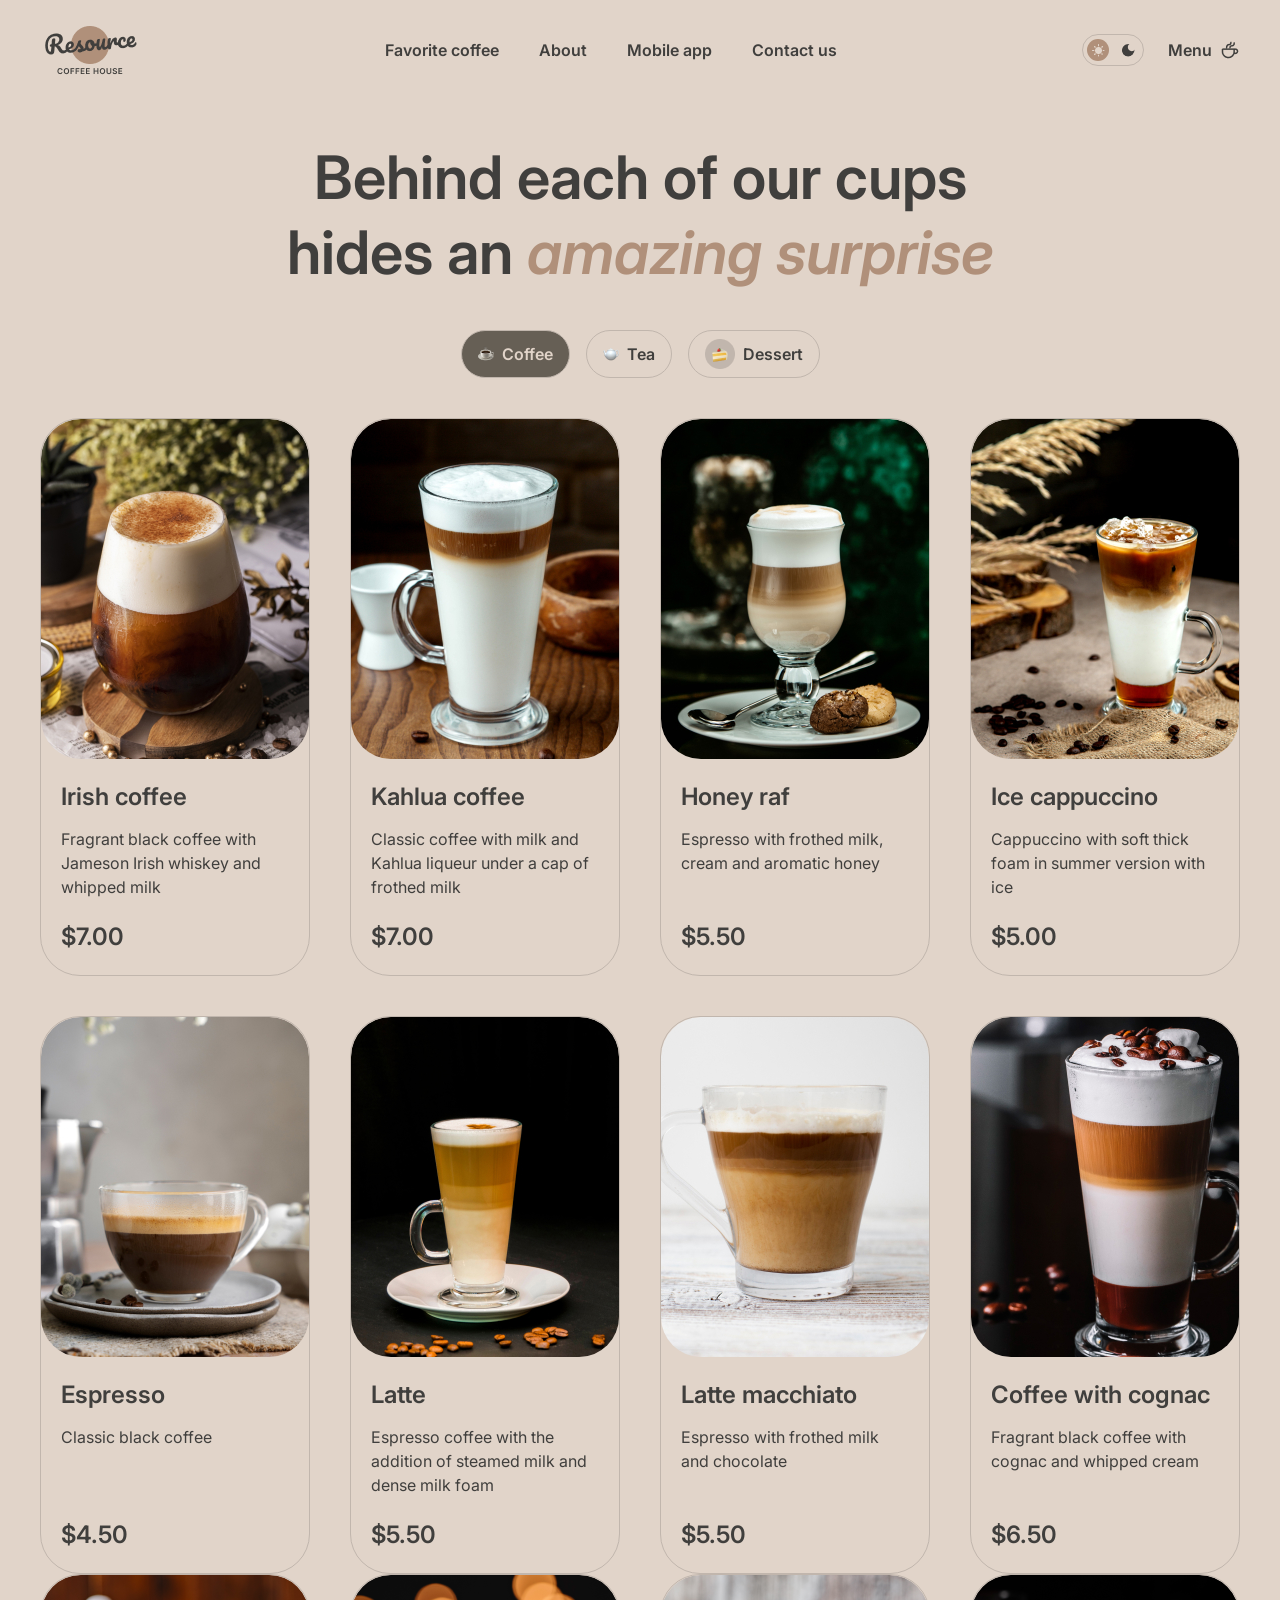
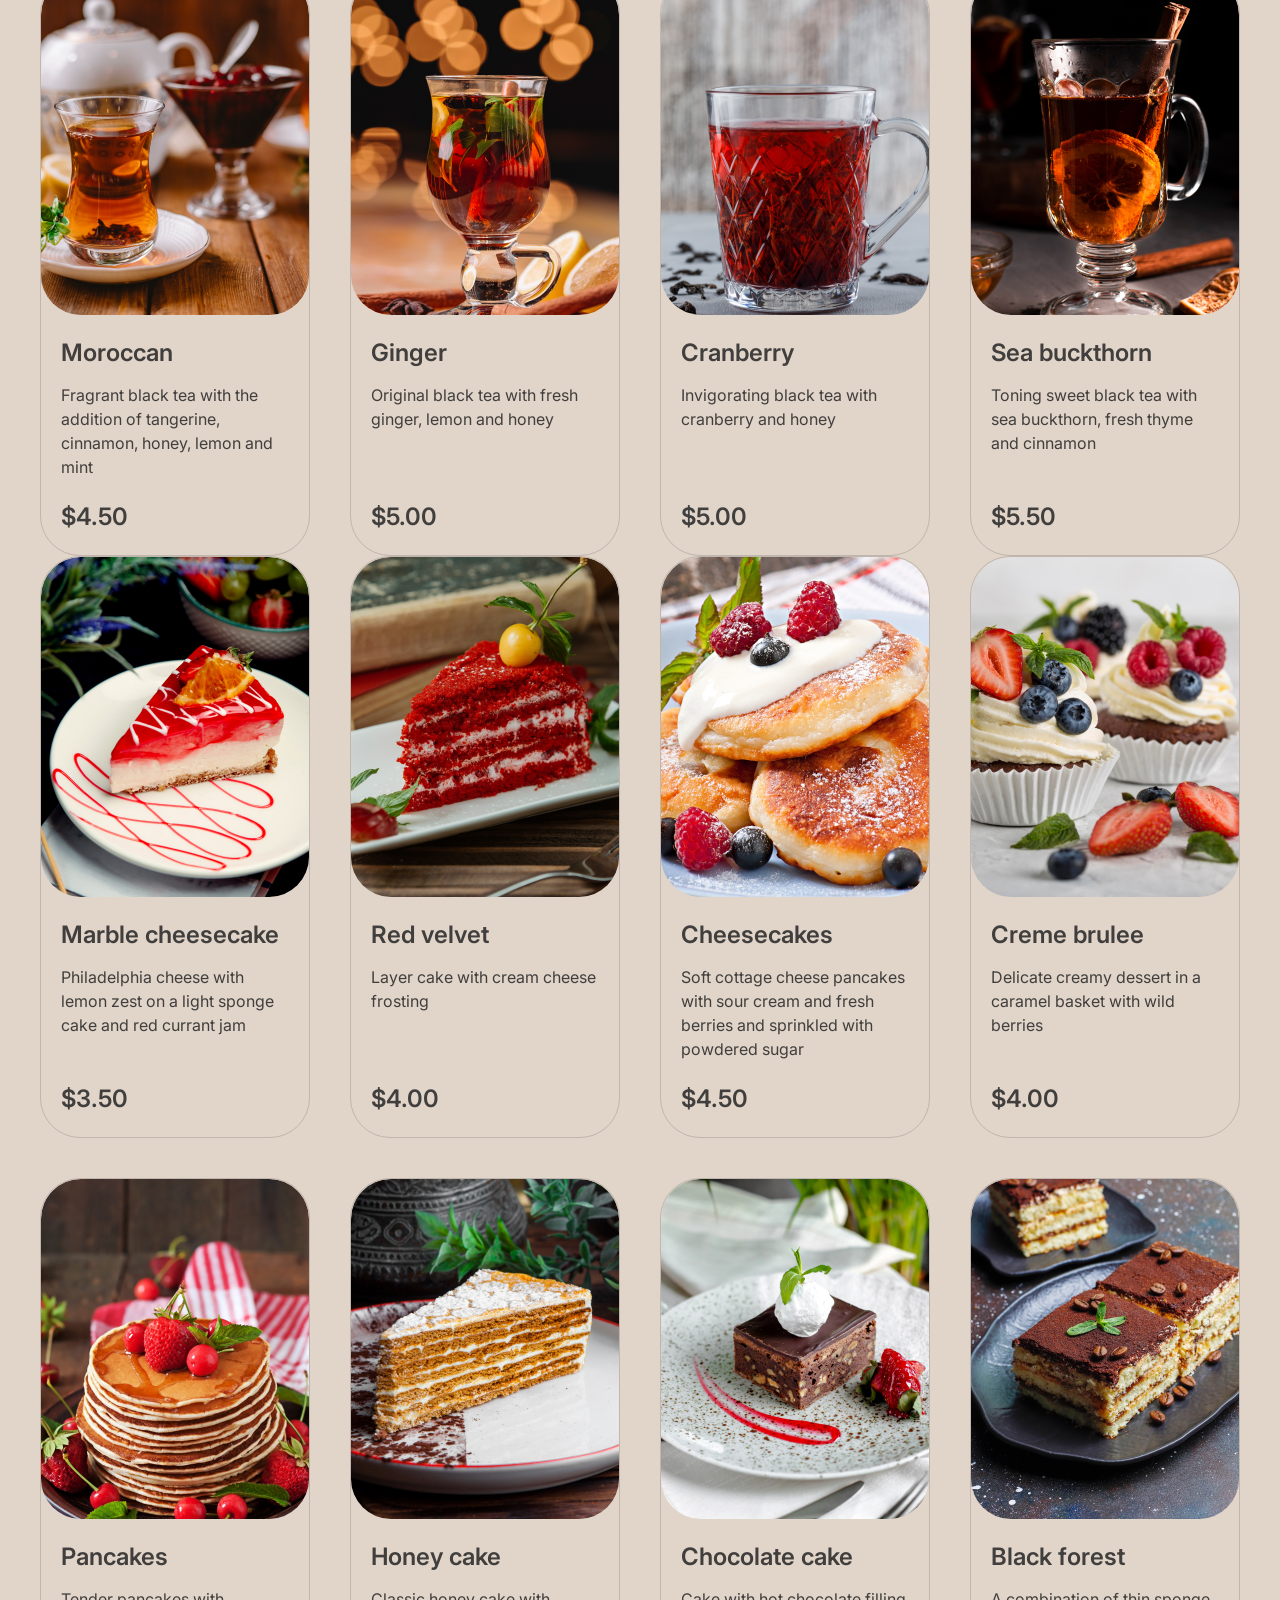
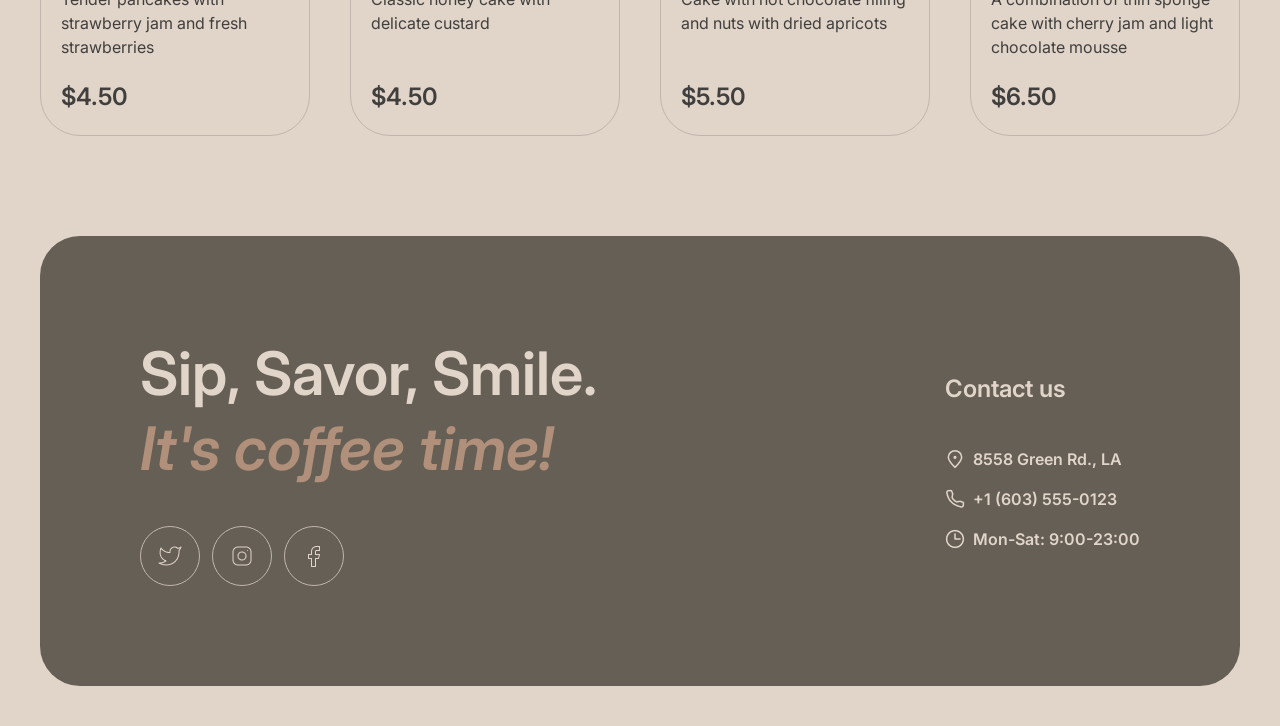
==== catalog.html @ c9055686 "feat: create static catalog page layout" ====
<!DOCTYPE html>
<html lang="en">
<head>
    <meta charset="UTF-8">
    <meta name="viewport" content="width=device-width, initial-scale=1.0">
    <link rel="stylesheet" href="style.css">
    <title>Document</title>
</head>
<body>
     <header class="head">
    <!-- Левая часть -->
    <a href="index.html" class="logo"><img src="imgs/logo (1).png" alt="Logo"></a>
   
    <!-- Центральная часть -->
    <nav class="main-nav">
     <ul>
       <li><a href="#favorite-coffee">Favorite coffee</a></li>
       <li><a href="#about">About</a></li>
       <li><a href="#mobile-app">Mobile app</a></li>
       <li><a href="#contact-us">Contact us</a></li>
     </ul>
    </nav>
  
    <!-- Правая часть -->
    <div class="header-actions">
      <div class="dark-lig">
        <a href="#"><img src="imgs/Sun.png" alt="Sun" class="sun"></a>
        <a href="#"><img src="imgs/Moon.svg" alt="Moon" class="moon"></a>
        
      </div>
      <div class="menu">
        <a href="catalog.html">Menu<img src="imgs/coffee-cup.png" alt="Cup"></a>
      </div>
    </div>
  </header>
    <main class="menu-page">
  <h1 class="menu-title">
    Behind each of our cups<br>hides an <em>amazing surprise</em>
  </h1>

  <!-- Табы переключения категорий -->
  <div class="menu-tabs">
    <button class="tab-btn active">
      <span class="tab-icon"><img src="imgs/coffe-icon.png" alt="Coffee"></span> Coffee
    </button>
    <button class="tab-btn">
      <span class="tab-icon"><img src="imgs/tea-icon.png" alt="Tea"></span> Tea
    </button>
    <button class="tab-btn">
      <span class="tab-icon"><img src="imgs/dessert.png" alt="Dessert"></span> Dessert
    </button>
  </div>

  <!-- Сетка карточек -->
  <div class="menu-grid">
    <!-- Карточка 1 -->
    <div class="menu-card">
      <div class="card-img">
        <img src="imgs/coffee-1.jpg" alt="Irish coffee">
      </div>
      <div class="card-content">
        <h3 class="card-name">Irish coffee</h3>
        <p class="card-desc">Fragrant black coffee with Jameson Irish whiskey and whipped milk</p>
        <span class="card-price">$7.00</span>
      </div>
    </div>

    <!-- Карточка 2 -->
    <div class="menu-card">
      <div class="card-img">
        <img src="imgs/coffee-2.jpg" alt="Kahlua coffee">
      </div>
      <div class="card-content">
        <h3 class="card-name">Kahlua coffee</h3>
        <p class="card-desc">Classic coffee with milk and Kahlua liqueur under a cap of frothed milk</p>
        <span class="card-price">$7.00</span>
      </div>
    </div>

    <!-- Карточка 3 -->
    <div class="menu-card">
      <div class="card-img">
        <img src="imgs/coffee-3.jpg" alt="Honey raf">
      </div>
      <div class="card-content">
        <h3 class="card-name">Honey raf</h3>
        <p class="card-desc">Espresso with frothed milk, cream and aromatic honey</p>
        <span class="card-price">$5.50</span>
      </div>
    </div>

    <!-- Карточка 4 -->
    <div class="menu-card">
      <div class="card-img">
        <img src="imgs/coffee-4.jpg" alt="Ice cappuccino">
      </div>
      <div class="card-content">
        <h3 class="card-name">Ice cappuccino</h3>
        <p class="card-desc">Cappuccino with soft thick foam in summer version with ice</p>
        <span class="card-price">$5.00</span>
      </div>
    </div>

    <!-- Карточка 5 -->
    <div class="menu-card">
      <div class="card-img">
        <img src="imgs/coffee-5.jpg" alt="Espresso">
      </div>
      <div class="card-content">
        <h3 class="card-name">Espresso</h3>
        <p class="card-desc">Classic black coffee</p>
        <span class="card-price">$4.50</span>
      </div>
    </div>

    <!-- Карточка 6 -->
    <div class="menu-card">
      <div class="card-img">
        <img src="imgs/coffee-6.jpg" alt="Latte">
      </div>
      <div class="card-content">
        <h3 class="card-name">Latte</h3>
        <p class="card-desc">Espresso coffee with the addition of steamed milk and dense milk foam</p>
        <span class="card-price">$5.50</span>
      </div>
    </div>

    <!-- Карточка 7 -->
    <div class="menu-card">
      <div class="card-img">
        <img src="imgs/coffee-7.jpg" alt="Latte macchiato">
      </div>
      <div class="card-content">
        <h3 class="card-name">Latte macchiato</h3>
        <p class="card-desc">Espresso with frothed milk and chocolate</p>
        <span class="card-price">$5.50</span>
      </div>
    </div>

    <!-- Карточка 8 -->
    <div class="menu-card">
      <div class="card-img">
        <img src="imgs/coffee-8.jpg" alt="Coffee with cognac">
      </div>
      <div class="card-content">
        <h3 class="card-name">Coffee with cognac</h3>
        <p class="card-desc">Fragrant black coffee with cognac and whipped cream</p>
        <span class="card-price">$6.50</span>
      </div>
    </div>
  </div>
  <!-- Сетка Чая (изначально скрыта) -->
  <div class="menu-grid hidden" id="grid-tea">
    <!-- Карточка 1 -->
    <div class="menu-card">
      <div class="card-img">
        <img src="imgs/tea-1.png" alt="Moroccan">
      </div>
      <div class="card-content">
        <h3 class="card-name">Moroccan</h3>
        <p class="card-desc">Fragrant black tea with the addition of tangerine, cinnamon, honey, lemon and mint</p>
        <span class="card-price">$4.50</span>
      </div>
    </div>

    <!-- Карточка 2 -->
    <div class="menu-card">
      <div class="card-img">
        <img src="imgs/tea-2.png" alt="Ginger">
      </div>
      <div class="card-content">
        <h3 class="card-name">Ginger</h3>
        <p class="card-desc">Original black tea with fresh ginger, lemon and honey</p>
        <span class="card-price">$5.00</span>
      </div>
    </div>

    <!-- Карточка 3 -->
    <div class="menu-card">
      <div class="card-img">
        <img src="imgs/tea-3.png" alt="Cranberry">
      </div>
      <div class="card-content">
        <h3 class="card-name">Cranberry</h3>
        <p class="card-desc">Invigorating black tea with cranberry and honey</p>
        <span class="card-price">$5.00</span>
      </div>
    </div>

    <!-- Карточка 4 -->
    <div class="menu-card">
      <div class="card-img">
        <img src="imgs/tea-4.png" alt="Sea buckthorn">
      </div>
      <div class="card-content">
        <h3 class="card-name">Sea buckthorn</h3>
        <p class="card-desc">Toning sweet black tea with sea buckthorn, fresh thyme and cinnamon</p>
        <span class="card-price">$5.50</span>
      </div>
    </div>
  </div>

  <!-- Сетка Десертов (изначально скрыта) -->
  <div class="menu-grid hidden" id="grid-dessert">
    <!-- Карточка 1 -->
    <div class="menu-card">
      <div class="card-img">
        <img src="imgs/dessert-1.png" alt="Marble cheesecake">
      </div>
      <div class="card-content">
        <h3 class="card-name">Marble cheesecake</h3>
        <p class="card-desc">Philadelphia cheese with lemon zest on a light sponge cake and red currant jam</p>
        <span class="card-price">$3.50</span>
      </div>
    </div>

    <!-- Карточка 2 -->
    <div class="menu-card">
      <div class="card-img">
        <img src="imgs/dessert-2.png" alt="Red velvet">
      </div>
      <div class="card-content">
        <h3 class="card-name">Red velvet</h3>
        <p class="card-desc">Layer cake with cream cheese frosting</p>
        <span class="card-price">$4.00</span>
      </div>
    </div>

    <!-- Карточка 3 -->
    <div class="menu-card">
      <div class="card-img">
        <img src="imgs/dessert-3.png" alt="Cheesecakes">
      </div>
      <div class="card-content">
        <h3 class="card-name">Cheesecakes</h3>
        <p class="card-desc">Soft cottage cheese pancakes with sour cream and fresh berries and sprinkled with powdered sugar</p>
        <span class="card-price">$4.50</span>
      </div>
    </div>

    <!-- Карточка 4 -->
    <div class="menu-card">
      <div class="card-img">
        <img src="imgs/dessert-4.png" alt="Creme brulee">
      </div>
      <div class="card-content">
        <h3 class="card-name">Creme brulee</h3>
        <p class="card-desc">Delicate creamy dessert in a caramel basket with wild berries</p>
        <span class="card-price">$4.00</span>
      </div>
    </div>

    <!-- Карточка 5 -->
    <div class="menu-card">
      <div class="card-img">
        <img src="imgs/dessert-5.png" alt="Pancakes">
      </div>
      <div class="card-content">
        <h3 class="card-name">Pancakes</h3>
        <p class="card-desc">Tender pancakes with strawberry jam and fresh strawberries</p>
        <span class="card-price">$4.50</span>
      </div>
    </div>

    <!-- Карточка 6 -->
    <div class="menu-card">
      <div class="card-img">
        <img src="imgs/dessert-6.png" alt="Honey cake">
      </div>
      <div class="card-content">
        <h3 class="card-name">Honey cake</h3>
        <p class="card-desc">Classic honey cake with delicate custard</p>
        <span class="card-price">$4.50</span>
      </div>
    </div>

    <!-- Карточка 7 -->
    <div class="menu-card">
      <div class="card-img">
        <img src="imgs/dessert-7.png" alt="Chocolate cake">
      </div>
      <div class="card-content">
        <h3 class="card-name">Chocolate cake</h3>
        <p class="card-desc">Cake with hot chocolate filling and nuts with dried apricots</p>
        <span class="card-price">$5.50</span>
      </div>
    </div>

    <!-- Карточка 8 -->
    <div class="menu-card">
      <div class="card-img">
        <img src="imgs/dessert-8.png" alt="Black forest">
      </div>
      <div class="card-content">
        <h3 class="card-name">Black forest</h3>
        <p class="card-desc">A combination of thin sponge cake with cherry jam and light chocolate mousse</p>
        <span class="card-price">$6.50</span>
      </div>
    </div>
  </div>
</main>
<!-- ФУТЕР -->
<footer class="footer" id="contact-us">
  <div class="footer-container">
    <!-- Левая часть футера -->
    <div class="footer-left">
      <h2 class="footer-title">Sip, Savor, Smile. <br><em>It's coffee time!</em></h2>
      <div class="socials">
  <a href="https://twitter.com" target="_blank" class="social-link">
    <img src="imgs/twitter.png" alt="Twitter">
  </a>
  
  <a href="https://instagram.com" target="_blank" class="social-link">
    <img src="imgs/instagram.png" alt="Instagram">
  </a>
  
  <a href="https://facebook.com" target="_blank" class="social-link">
    <img src="imgs/facebook-icon.png" alt="Facebook">
  </a>
</div>
    </div>
    
    <!-- Правая часть футера -->
    <div class="footer-right">
      <h3 class="contact-title">Contact us</h3>
      <ul class="contact-list">
        <li>
        
          <span><img src="imgs/pin-alt (1).svg" alt=""></span> 8558 Green Rd., LA
        </li>
        <li>
         
          <span><img src="imgs/phone.png" alt=""></span> +1 (603) 555-0123
        </li>
        <li>
         
          <span><img src="imgs/clock.png" alt=""></span> Mon-Sat: 9:00-23:00
        </li>
      </ul>
    </div>
  </div>
</footer>
  
</body>
</html>
---- style.css ----
@import url('https://fonts.googleapis.com/css2?family=Archivo+Black&family=Inter:ital,opsz,wght@0,14..32,100..900;1,14..32,100..900&family=Roboto:ital,wght@0,100..900;1,100..900&display=swap');

* {
  box-sizing: border-box;
  margin: 0;
  padding: 0;
}

body {
  min-height: 100vh;
  line-height: 1.5;
  -webkit-font-smoothing: antialiased;
  background-color: #E1D4C9;
  color: #403F3D;
  font-family: 'Inter', sans-serif; 
}

ul, ol {
  list-style: none;
}

a {
  text-decoration: none;
  color: inherit; /* Ссылки берут цвет у родителя */
}

img, picture {
  max-width: 100%;
  display: block;
}

html {
  scroll-behavior: smooth;
}

/* --- СЕТКА ХЕДЕРА --- */
.head {
  display: flex;
  justify-content: space-between; 
  align-items: center; 
  padding: 20px 40px;
}


.main-nav ul {
  display: flex;
  gap: 40px;
  font-size: 16px;

}

.main-nav a {
  font-weight: 600;
}


.header-actions {
  display: flex;
  align-items: center;
  gap: 30px;
}

.dark-lig {
  display: flex;
  align-items: center;
  gap: 8px;
  border: 1px solid #C1B6AD;
  border-radius: 20px; 
  padding: 4px;
}

.sun, .moon {
  height: 22px;
  width: 22px;
  border-radius: 50%; 
  padding: 4.5px;
  transition: background-color 0.3s ease; 
}
.sun {
  background-color: #B0907A; 
}
.moon {
    color: #E1D4C9;
  background-color: transparent;
}





.menu a {
  display: flex;
  align-items: center;
  gap: 8px;
  font-weight: 600;
  transition: all 0.3s ease;
  
}

.header-actions {
    gap: 24px;
}

/* --- хвоерчики ХЕДЕРА --- */
.main-nav a{

  display: inline-block;
  transition: all 0.3s ease;
}

.main-nav a:hover {
   color: #B0907A;
   transform: translate(0,-2px);
 text-shadow: 0 8px 15px #cebeb2;

}

.menu a img {
  transition: transform 0.3s ease, filter 0.3s ease;
}

.menu a:hover {
  transform: translateY(-2px);
  color: #B0907A;
  text-shadow: 0 8px 15px #cebeb2;
}


.menu a:hover img {
  transform: rotate(12deg) scale(1.1); 

}

.moon:hover {
  background-color: #665F55;
}

/* --- хиро секциия --- */

.head, main {
    max-width: 1440px;
    margin: 0 auto;
}

main {
    padding: 0 40px;

}
.hero-inner {
    background-image: url(imgs/heroImg.jpg);
    background-size: cover;
    background-position: center;
    border-radius: 40px;
    padding: 100px;
    display: flex;
    flex-direction: column;
    align-items: flex-start;
    gap: 40px;
}

.hero-title {
    font-size: 72px;
    font-weight: 600;
    max-width: 600px;
    color: #E1D4C9;
    line-height: 1.05;
    
}

.hero-title .first {
    font-style: italic;
    color: #B0907A;
}

.hero-text {
    font-weight: 400;
    color: #E1D4C9;
    font-size: 16px;
    line-height: 1.5;
    max-width: 530px; 
}

.hero-btn {
   display: inline-flex; 
  flex-direction: row; 
  align-items: center; 
  justify-content: center; /* Центрируем по горизонтали */
    background-color: #E1D4C9;
    color: #403F3D;
    padding-top: 20px;
    padding-right: 78px;
    padding-left: 78px;
    padding-bottom: 20px;
    gap: 8px;
    border-radius: 100px;
    transition: all 0.3s ease;
    white-space: nowrap;


}
.hero-btn img {
  opacity: 0;
  width: 0; /* Схлопываем размер, чтобы текст "Menu" стоял ровно по центру в дефолтном состоянии */
  margin-left: 0;
  transition: all 0.3s ease;
}
/* --- хиро кнопка меню ховерок --- */


.hero-btn:hover img {
  opacity: 1;
  width: 20px; /* Возвращаем видимый размер картинке */
}

/* --- секция кофейка FAVORITE COFFEE --- */

/* --- секция кофейка FAVORITE COFFEE --- */
.favorite {
  padding: 100px 0;
  display: flex;
  flex-direction: column;
  align-items: center;
}

.favorite-title {
  font-size: 60px;
  font-weight: 600;
  color: #403F3D;
  margin-bottom: 40px;
  text-align: center; /* Центрируем текст вместо жесткой ширины */
}

.favorite-title em {
  font-style: italic;
  color: #B0907A;
}

/* кнопочки и каруселька --- */
.slider-container {
  display: flex;
  align-items: center;
  justify-content: center;
  gap: 60px; 
  width: 100%; /* Возвращаем 100%, чтобы элементы могли дышать */
}

.slider-arrow {
  display: flex;
  align-items: center;
  justify-content: center;
  width: 60px;
  height: 60px;
  border-radius: 50%;
  border: 1px solid #665F55;
  background-color: transparent;
  color: #403F3D;
  font-size: 24px;
  cursor: pointer;
  transition: all 0.3s ease;
}

/* ховер для стрелок */
.slider-arrow:hover {
  background-color: #665F55;
  color: #E1D4C9;
}

.slider-arrow:hover img {
  filter: brightness(0) invert(1);
}

.slider-content {
  display: flex;
  flex-direction: column;
  align-items: center;
  text-align: center;
  max-width: 480px;
}

.slider-img {
  max-width: 480px;
  margin-bottom: 20px;
}

.slider-name {
  font-size: 24px;
  font-weight: 600;
  color: #403F3D;
  margin-bottom: 16px;
}

.slider-desc {
  font-size: 16px;
  line-height: 1.5;
  color: #403F3D;
  margin-bottom: 16px;
  font-weight: 400;
}

.slider-price {
  font-size: 24px;
  font-weight: 600;
  color: #403F3D;
}
/* карулселька */
.pagination {
  display: flex;
  gap: 8px;
  margin-top: 40px;
}

.dot {
  width: 40px;
  height: 4px;
  background-color: #C1B6AD;
  border-radius: 100px;
  transition: background-color 0.3s ease;
}

.dot.active {
  background-color: #403F3D;
}

/* ГЛАВНАЯ СЕТКА  */
.about-gallery {
  display: grid;
  grid-template-columns: repeat(2, 1fr);
  gap: 35px;
}

/* ЛЕВАЯ КОЛОНКА */
.column-left {
  display: grid;
  grid-template-rows: 590px 430px; 
  gap: 35px;
}

/* ПРАВАЯ КОЛОНКА  */
.column-right {
  display: grid;
  grid-template-rows: 430px 590px; 
  gap: 35px;
}


.img-wrapper {
  border-radius: 20px;
  overflow: hidden;
  width: 100%;
  height: 100%; 
}

.about-img {
  width: 100%;
  height: 100%;
  object-fit: cover; 
  display: block;
  transition: transform 0.3s ease;
}

/*  текст над фотками */


.about {
  margin-top: 100px;
  display: flex; 
  flex-direction: column;
  gap: 50px;
}


.about-title {
  font-size: 60px;
  font-weight: 600;
  color: #403F3D;
  line-height: 1.25;
}


.about-title em {
  font-style: italic;
  color: #B0907A;
}

/* --- СЕКЦИЯ MOBILE APP --- */
.mobile-app {
  padding: 100px 0;
  display: flex;
  align-items: center;
  justify-content: space-between;
  gap: 100px;
}

.app-content {
  display: flex;
  flex-direction: column;
  gap: 40px;
  max-width: 630px;
}

.app-title {
  font-size: 60px;
  font-weight: 600;
  color: #403F3D;
  line-height: 1.25;
}

.app-title em {
  font-style: italic;
  color: #B0907A;
}

.app-desc {
  font-size: 16px;
  color: #403F3D;
  line-height: 1.5;
}

/* Кнопки скачивания */
.app-buttons {
  display: flex;
  gap: 20px;
}

.app-btn {
  display: flex;
  align-items: center;
  gap: 8px;
  padding: 12px 20px;
  border: 1px solid #665F55;
  border-radius: 100px;
  color: #403F3D;
  transition: all 0.3s ease;
}

.app-btn:hover {
  background-color: #665F55;
  color: #E1D4C9;
}

.btn-icon {
  font-size: 24px;
}

.btn-text {
  display: flex;
  flex-direction: column;
}

.btn-small {
  font-size: 10px;
  line-height: 1.4;
}

.btn-big {
  font-size: 16px;
  font-weight: 600;
  line-height: 1.4;
}

/* Картинка телефонов */
.app-image {
  flex-shrink: 0;
}

.app-image img {
  max-width: 100%;
  height: auto;
}

/* --- ФУТЕР --- */
.footer {
  max-width: 1440px;
  margin: 0 auto;
  padding: 0 40px 40px 40px; 
}

.footer-container {
  background-color: #665F55;
  border-radius: 40px;
  padding: 100px;
  display: flex;
  justify-content: space-between;
  align-items: center;
  color: #E1D4C9;
}

.footer-left {
  display: flex;
  flex-direction: column;
  gap: 40px;
}

.footer-title {
  font-size: 60px;
  font-weight: 600;
  line-height: 1.25;
}

.footer-title em {
  font-style: italic;
  color: #B0907A;
}

/* Круглые иконки соцсетей */
.socials {
  display: flex;
  gap: 12px;
}

.social-link {
  display: flex;
  align-items: center;
  justify-content: center;
  width: 60px;
  height: 60px;
  border-radius: 50%;
  border: 1px solid #C1B6AD;
  color: #E1D4C9;
  transition: all 0.3s ease;
}

.social-link:hover {
  background-color: #afa69d;
  color: #403F3D;
}

.footer-right {
  display: flex;
  flex-direction: column;
  gap: 40px;
}

.contact-title {
  font-size: 24px;
  font-weight: 600;
}

.contact-list {
  display: flex;
  flex-direction: column;
  gap: 16px;
}

.contact-list li {
  display: flex;
  align-items: center;
  gap: 8px;
  font-size: 16px;
  font-weight: 600;
}
.img-wrapper:hover .about-img {
  transform: scale(1.1);
}

/* КАТАЛОГ  */

/* --- СТРАНИЦА МЕНЮ --- */
.menu-page {
  display: flex;
  flex-direction: column;
  align-items: center;
  padding: 40px 40px 100px 40px;
  max-width: 1440px;
  margin: 0 auto;
}

.menu-title {
  font-size: 60px;
  font-weight: 600;
  color: #403F3D;
  text-align: center;
  line-height: 1.25;
  margin-bottom: 40px;
  max-width: 800px;
}

.menu-title em {
  font-style: italic;
  color: #B0907A;
}

/* Табы */
.menu-tabs {
  display: flex;
  gap: 16px;
  margin-bottom: 40px;
}

.tab-btn {
  display: flex;
  align-items: center;
  gap: 8px;
  padding: 8px 16px;
  border: 1px solid #C1B6AD;
  border-radius: 100px;
  background-color: transparent;
  color: #403F3D;
  font-size: 16px;
  font-weight: 600;
  font-family: inherit;
  cursor: pointer;
  transition: all 0.3s ease;
}

.tab-btn:hover {
  background-color: #665F55;
  color: #E1D4C9;
}

/* Активный таб */
.tab-btn.active {
  background-color: #665F55;
  color: #E1D4C9;
}

/* Сетка из 4 колонок */
.menu-grid {
  display: grid;
  grid-template-columns: repeat(4, 1fr);
  gap: 40px;
  width: 100%;
}

/* Карточка товара */
.menu-card {
  display: flex;
  flex-direction: column;
  background-color: transparent;
  border-radius: 40px;
  border: 1px solid #C1B6AD;
  overflow: hidden;
  transition: transform 0.3s ease;
}

.menu-card:hover {
  transform: scale(1.02);
}

.card-img {
  width: 100%;
  height: 340px; /* Фиксируем высоту под картинку */
  border-radius: 40px;
  overflow: hidden;
}

.card-img img {
  width: 100%;
  height: 100%;
  object-fit: cover;
  transition: transform 0.3s ease;
}

.menu-card:hover .card-img img {
  transform: scale(1.1); /* Легкий зум при наведении на карточку */
}

/* Блок с текстом внутри карточки */
.card-content {
  display: flex;
  flex-direction: column;
  padding: 20px;
  flex-grow: 1; /* Прижимает цену к низу, если описания разной длины */
}

.card-name {
  font-size: 24px;
  font-weight: 600;
  margin-bottom: 12px;
  color: #403F3D;
}

.card-desc {
  font-size: 16px;
  color: #403F3D;
  margin-bottom: 20px;
  flex-grow: 1; /* Заполняет пустое пространство */
}

.card-price {
  font-size: 24px;
  font-weight: 600;
  color: #403F3D;
}
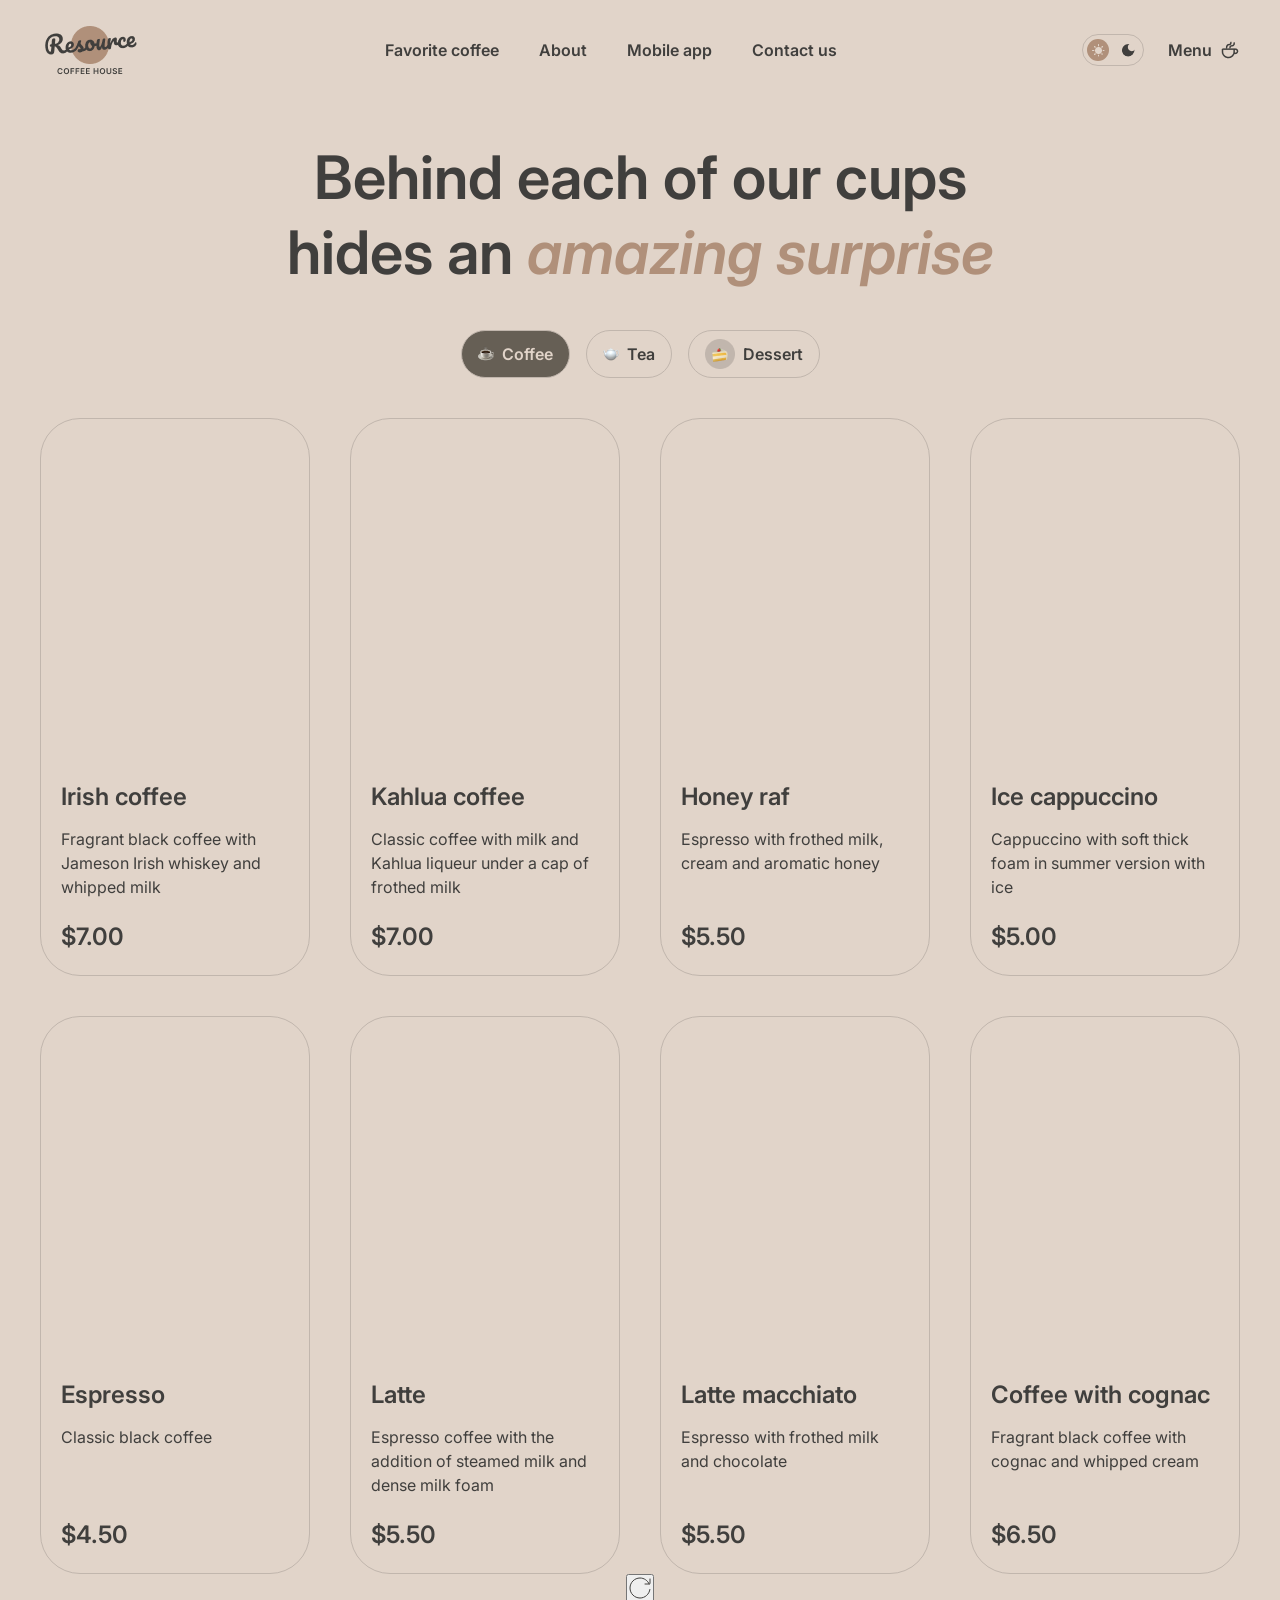
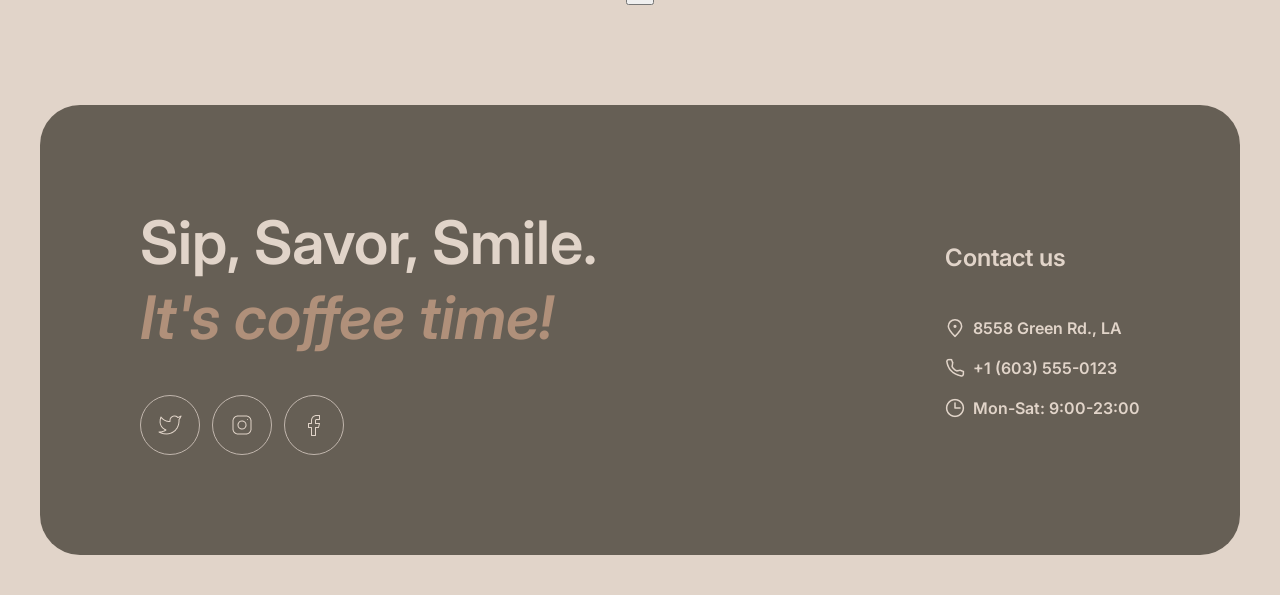
==== commit 6cf5b998: "feat: complete interactivity for catalog, slider, and burger menu" ====
--- a/catalog.html
+++ b/catalog.html
@@ -7,339 +7,161 @@
     <title>Document</title>
 </head>
 <body>
-     <header class="head">
-    <!-- Левая часть -->
+  <header class="head">
     <a href="index.html" class="logo"><img src="imgs/logo (1).png" alt="Logo"></a>
    
-    <!-- Центральная часть -->
-    <nav class="main-nav">
+    <!-- Навигация -->
+<nav class="main-nav" id="main-nav">
      <ul>
-       <li><a href="#favorite-coffee">Favorite coffee</a></li>
-       <li><a href="#about">About</a></li>
-       <li><a href="#mobile-app">Mobile app</a></li>
-       <li><a href="#contact-us">Contact us</a></li>
+       <li><a href="index.html#favorite-coffee">Favorite coffee</a></li>
+       <li><a href="index.html#about">About</a></li>
+       <li><a href="index.html#mobile-app">Mobile app</a></li>
+       <li><a href="index.html#contact-us">Contact us</a></li>
+       
+       <!-- ЭТА КНОПКА ПОЯВИТСЯ ТОЛЬКО В БУРГЕРЕ НА МОБИЛКАХ -->
+       <li class="mobile-menu-link">
+         <a href="catalog.html">Menu<img src="imgs/coffee-cup.png" alt="Cup"></a>
+       </li>
      </ul>
     </nav>
   
-    <!-- Правая часть -->
+    <!-- Кнопка Бургера (появится только на мобилках) -->
+    <div class="burger-btn" id="burger-btn">
+      <span></span>
+      <span></span>
+    </div>
+
     <div class="header-actions">
       <div class="dark-lig">
-        <a href="#"><img src="imgs/Sun.png" alt="Sun" class="sun"></a>
-        <a href="#"><img src="imgs/Moon.svg" alt="Moon" class="moon"></a>
-        
+        <a href="#" id="theme-light"><img src="imgs/Sun.png" alt="Sun" class="sun"></a>
+        <a href="#" id="theme-dark"><img src="imgs/Moon.svg" alt="Moon" class="moon"></a>
       </div>
       <div class="menu">
         <a href="catalog.html">Menu<img src="imgs/coffee-cup.png" alt="Cup"></a>
       </div>
     </div>
   </header>
-    <main class="menu-page">
-  <h1 class="menu-title">
-    Behind each of our cups<br>hides an <em>amazing surprise</em>
-  </h1>
+   <main class="menu-page">
+      <h1 class="menu-title">
+        Behind each of our cups<br>hides an <em>amazing surprise</em>
+      </h1>
 
-  <!-- Табы переключения категорий -->
-  <div class="menu-tabs">
-    <button class="tab-btn active">
-      <span class="tab-icon"><img src="imgs/coffe-icon.png" alt="Coffee"></span> Coffee
-    </button>
-    <button class="tab-btn">
-      <span class="tab-icon"><img src="imgs/tea-icon.png" alt="Tea"></span> Tea
-    </button>
-    <button class="tab-btn">
-      <span class="tab-icon"><img src="imgs/dessert.png" alt="Dessert"></span> Dessert
-    </button>
-  </div>
+      <!-- Табы переключения категорий -->
+      <div class="menu-tabs">
+        <button class="tab-btn active">
+          <span class="tab-icon"><img src="imgs/coffe-icon.png" alt="Coffee"></span> Coffee
+        </button>
+        <button class="tab-btn">
+          <span class="tab-icon"><img src="imgs/tea-icon.png" alt="Tea"></span> Tea
+        </button>
+        <button class="tab-btn">
+          <span class="tab-icon"><img src="imgs/dessert.png" alt="Dessert"></span> Dessert
+        </button>
+      </div>
 
-  <!-- Сетка карточек -->
-  <div class="menu-grid">
-    <!-- Карточка 1 -->
-    <div class="menu-card">
-      <div class="card-img">
-        <img src="imgs/coffee-1.jpg" alt="Irish coffee">
+      <!-- ЕДИНСТВЕННАЯ сетка, куда JS будет загружать карточки -->
+      <div class="menu-grid" id="menu-grid"></div>
+
+      <!-- Кнопка загрузки для мобильных экранов -->
+      <button class="load-more-btn hidden" id="load-more-btn">
+        <svg width="24" height="24" viewBox="0 0 24 24" fill="none" xmlns="http://www.w3.org/2000/svg">
+          <path d="M21.8883 13.5C21.1645 18.3113 17.013 22 12 22C6.47715 22 2 17.5228 2 12C2 6.47715 6.47715 2 12 2C16.1006 2 19.6248 4.46819 21.1679 8" stroke="#403F3D" stroke-linecap="round" stroke-linejoin="round"/>
+          <path d="M17 8H21.4C21.7314 8 22 7.73137 22 7.4V3" stroke="#403F3D" stroke-linecap="round" stroke-linejoin="round"/>
+        </svg>
+      </button>
+
+    </main>
+
+    <!-- ФУТЕР -->
+    <footer class="footer" id="contact-us">
+      <div class="footer-container">
+        <!-- Левая часть футера -->
+        <div class="footer-left">
+          <h2 class="footer-title">Sip, Savor, Smile. <br><em>It's coffee time!</em></h2>
+          <div class="socials">
+            <a href="https://twitter.com" target="_blank" class="social-link">
+              <img src="imgs/twitter.png" alt="Twitter">
+            </a>
+            
+            <a href="https://instagram.com" target="_blank" class="social-link">
+              <img src="imgs/instagram.png" alt="Instagram">
+            </a>
+            
+            <a href="https://facebook.com" target="_blank" class="social-link">
+              <img src="imgs/facebook-icon.png" alt="Facebook">
+            </a>
+          </div>
+        </div>
+        
+        <!-- Правая часть футера -->
+        <div class="footer-right">
+          <h3 class="contact-title">Contact us</h3>
+          <ul class="contact-list">
+            <li>
+              <span><img src="imgs/pin-alt (1).svg" alt=""></span> 8558 Green Rd., LA
+            </li>
+            <li>
+              <span><img src="imgs/phone.png" alt=""></span> +1 (603) 555-0123
+            </li>
+            <li>
+              <span><img src="imgs/clock.png" alt=""></span> Mon-Sat: 9:00-23:00
+            </li>
+          </ul>
+        </div>
       </div>
-      <div class="card-content">
-        <h3 class="card-name">Irish coffee</h3>
-        <p class="card-desc">Fragrant black coffee with Jameson Irish whiskey and whipped milk</p>
-        <span class="card-price">$7.00</span>
+    </footer>
+
+    <!-- Оверлей и модальное окно -->
+    <div class="modal-overlay hidden" id="modal-overlay">
+      <div class="modal">
+        <div class="modal-img-wrapper">
+          <img src="imgs/coffee-1.jpg" alt="Irish coffee" id="modal-img">
+        </div>
+        <div class="modal-details">
+          <div>
+            <h3 class="modal-title" id="modal-title">Irish coffee</h3>
+            <p class="modal-desc" id="modal-desc">Fragrant black coffee with Jameson Irish whiskey and whipped milk</p>
+          </div>
+          
+          <!-- Блок размеров -->
+          <div class="modal-section">
+            <span class="modal-subtitle">Size</span>
+            <div class="modal-options" id="modal-sizes">
+              <button class="param-btn active"><span class="param-icon">S</span> 200 ml</button>
+              <button class="param-btn"><span class="param-icon">M</span> 300 ml</button>
+              <button class="param-btn"><span class="param-icon">L</span> 400 ml</button>
+            </div>
+          </div>
+
+          <!-- Блок добавок -->
+          <div class="modal-section">
+            <span class="modal-subtitle">Additives</span>
+            <div class="modal-options" id="modal-additives">
+              <button class="param-btn"><span class="param-icon">1</span> Sugar</button>
+              <button class="param-btn"><span class="param-icon">2</span> Cinnamon</button>
+              <button class="param-btn"><span class="param-icon">3</span> Syrup</button>
+            </div>
+          </div>
+
+          <!-- Итоговая цена -->
+          <div class="modal-total">
+            <span>Total:</span>
+            <span id="modal-price">$7.00</span>
+          </div>
+
+          <!-- Инфо-текст -->
+          <div class="modal-alert">
+            <span>&#9432;</span>
+            <p>The cost is not final. Download our mobile app to see the final price and place your order. Earn loyalty points and enjoy your favorite coffee with up to 20% discount.</p>
+          </div>
+
+          <button class="modal-close" id="modal-close">Close</button>
+        </div>
       </div>
     </div>
 
-    <!-- Карточка 2 -->
-    <div class="menu-card">
-      <div class="card-img">
-        <img src="imgs/coffee-2.jpg" alt="Kahlua coffee">
-      </div>
-      <div class="card-content">
-        <h3 class="card-name">Kahlua coffee</h3>
-        <p class="card-desc">Classic coffee with milk and Kahlua liqueur under a cap of frothed milk</p>
-        <span class="card-price">$7.00</span>
-      </div>
-    </div>
+    <!-- Скрипт -->
+    <script src="app.js"></script>
 
-    <!-- Карточка 3 -->
-    <div class="menu-card">
-      <div class="card-img">
-        <img src="imgs/coffee-3.jpg" alt="Honey raf">
-      </div>
-      <div class="card-content">
-        <h3 class="card-name">Honey raf</h3>
-        <p class="card-desc">Espresso with frothed milk, cream and aromatic honey</p>
-        <span class="card-price">$5.50</span>
-      </div>
-    </div>
-
-    <!-- Карточка 4 -->
-    <div class="menu-card">
-      <div class="card-img">
-        <img src="imgs/coffee-4.jpg" alt="Ice cappuccino">
-      </div>
-      <div class="card-content">
-        <h3 class="card-name">Ice cappuccino</h3>
-        <p class="card-desc">Cappuccino with soft thick foam in summer version with ice</p>
-        <span class="card-price">$5.00</span>
-      </div>
-    </div>
-
-    <!-- Карточка 5 -->
-    <div class="menu-card">
-      <div class="card-img">
-        <img src="imgs/coffee-5.jpg" alt="Espresso">
-      </div>
-      <div class="card-content">
-        <h3 class="card-name">Espresso</h3>
-        <p class="card-desc">Classic black coffee</p>
-        <span class="card-price">$4.50</span>
-      </div>
-    </div>
-
-    <!-- Карточка 6 -->
-    <div class="menu-card">
-      <div class="card-img">
-        <img src="imgs/coffee-6.jpg" alt="Latte">
-      </div>
-      <div class="card-content">
-        <h3 class="card-name">Latte</h3>
-        <p class="card-desc">Espresso coffee with the addition of steamed milk and dense milk foam</p>
-        <span class="card-price">$5.50</span>
-      </div>
-    </div>
-
-    <!-- Карточка 7 -->
-    <div class="menu-card">
-      <div class="card-img">
-        <img src="imgs/coffee-7.jpg" alt="Latte macchiato">
-      </div>
-      <div class="card-content">
-        <h3 class="card-name">Latte macchiato</h3>
-        <p class="card-desc">Espresso with frothed milk and chocolate</p>
-        <span class="card-price">$5.50</span>
-      </div>
-    </div>
-
-    <!-- Карточка 8 -->
-    <div class="menu-card">
-      <div class="card-img">
-        <img src="imgs/coffee-8.jpg" alt="Coffee with cognac">
-      </div>
-      <div class="card-content">
-        <h3 class="card-name">Coffee with cognac</h3>
-        <p class="card-desc">Fragrant black coffee with cognac and whipped cream</p>
-        <span class="card-price">$6.50</span>
-      </div>
-    </div>
-  </div>
-  <!-- Сетка Чая (изначально скрыта) -->
-  <div class="menu-grid hidden" id="grid-tea">
-    <!-- Карточка 1 -->
-    <div class="menu-card">
-      <div class="card-img">
-        <img src="imgs/tea-1.png" alt="Moroccan">
-      </div>
-      <div class="card-content">
-        <h3 class="card-name">Moroccan</h3>
-        <p class="card-desc">Fragrant black tea with the addition of tangerine, cinnamon, honey, lemon and mint</p>
-        <span class="card-price">$4.50</span>
-      </div>
-    </div>
-
-    <!-- Карточка 2 -->
-    <div class="menu-card">
-      <div class="card-img">
-        <img src="imgs/tea-2.png" alt="Ginger">
-      </div>
-      <div class="card-content">
-        <h3 class="card-name">Ginger</h3>
-        <p class="card-desc">Original black tea with fresh ginger, lemon and honey</p>
-        <span class="card-price">$5.00</span>
-      </div>
-    </div>
-
-    <!-- Карточка 3 -->
-    <div class="menu-card">
-      <div class="card-img">
-        <img src="imgs/tea-3.png" alt="Cranberry">
-      </div>
-      <div class="card-content">
-        <h3 class="card-name">Cranberry</h3>
-        <p class="card-desc">Invigorating black tea with cranberry and honey</p>
-        <span class="card-price">$5.00</span>
-      </div>
-    </div>
-
-    <!-- Карточка 4 -->
-    <div class="menu-card">
-      <div class="card-img">
-        <img src="imgs/tea-4.png" alt="Sea buckthorn">
-      </div>
-      <div class="card-content">
-        <h3 class="card-name">Sea buckthorn</h3>
-        <p class="card-desc">Toning sweet black tea with sea buckthorn, fresh thyme and cinnamon</p>
-        <span class="card-price">$5.50</span>
-      </div>
-    </div>
-  </div>
-
-  <!-- Сетка Десертов (изначально скрыта) -->
-  <div class="menu-grid hidden" id="grid-dessert">
-    <!-- Карточка 1 -->
-    <div class="menu-card">
-      <div class="card-img">
-        <img src="imgs/dessert-1.png" alt="Marble cheesecake">
-      </div>
-      <div class="card-content">
-        <h3 class="card-name">Marble cheesecake</h3>
-        <p class="card-desc">Philadelphia cheese with lemon zest on a light sponge cake and red currant jam</p>
-        <span class="card-price">$3.50</span>
-      </div>
-    </div>
-
-    <!-- Карточка 2 -->
-    <div class="menu-card">
-      <div class="card-img">
-        <img src="imgs/dessert-2.png" alt="Red velvet">
-      </div>
-      <div class="card-content">
-        <h3 class="card-name">Red velvet</h3>
-        <p class="card-desc">Layer cake with cream cheese frosting</p>
-        <span class="card-price">$4.00</span>
-      </div>
-    </div>
-
-    <!-- Карточка 3 -->
-    <div class="menu-card">
-      <div class="card-img">
-        <img src="imgs/dessert-3.png" alt="Cheesecakes">
-      </div>
-      <div class="card-content">
-        <h3 class="card-name">Cheesecakes</h3>
-        <p class="card-desc">Soft cottage cheese pancakes with sour cream and fresh berries and sprinkled with powdered sugar</p>
-        <span class="card-price">$4.50</span>
-      </div>
-    </div>
-
-    <!-- Карточка 4 -->
-    <div class="menu-card">
-      <div class="card-img">
-        <img src="imgs/dessert-4.png" alt="Creme brulee">
-      </div>
-      <div class="card-content">
-        <h3 class="card-name">Creme brulee</h3>
-        <p class="card-desc">Delicate creamy dessert in a caramel basket with wild berries</p>
-        <span class="card-price">$4.00</span>
-      </div>
-    </div>
-
-    <!-- Карточка 5 -->
-    <div class="menu-card">
-      <div class="card-img">
-        <img src="imgs/dessert-5.png" alt="Pancakes">
-      </div>
-      <div class="card-content">
-        <h3 class="card-name">Pancakes</h3>
-        <p class="card-desc">Tender pancakes with strawberry jam and fresh strawberries</p>
-        <span class="card-price">$4.50</span>
-      </div>
-    </div>
-
-    <!-- Карточка 6 -->
-    <div class="menu-card">
-      <div class="card-img">
-        <img src="imgs/dessert-6.png" alt="Honey cake">
-      </div>
-      <div class="card-content">
-        <h3 class="card-name">Honey cake</h3>
-        <p class="card-desc">Classic honey cake with delicate custard</p>
-        <span class="card-price">$4.50</span>
-      </div>
-    </div>
-
-    <!-- Карточка 7 -->
-    <div class="menu-card">
-      <div class="card-img">
-        <img src="imgs/dessert-7.png" alt="Chocolate cake">
-      </div>
-      <div class="card-content">
-        <h3 class="card-name">Chocolate cake</h3>
-        <p class="card-desc">Cake with hot chocolate filling and nuts with dried apricots</p>
-        <span class="card-price">$5.50</span>
-      </div>
-    </div>
-
-    <!-- Карточка 8 -->
-    <div class="menu-card">
-      <div class="card-img">
-        <img src="imgs/dessert-8.png" alt="Black forest">
-      </div>
-      <div class="card-content">
-        <h3 class="card-name">Black forest</h3>
-        <p class="card-desc">A combination of thin sponge cake with cherry jam and light chocolate mousse</p>
-        <span class="card-price">$6.50</span>
-      </div>
-    </div>
-  </div>
-</main>
-<!-- ФУТЕР -->
-<footer class="footer" id="contact-us">
-  <div class="footer-container">
-    <!-- Левая часть футера -->
-    <div class="footer-left">
-      <h2 class="footer-title">Sip, Savor, Smile. <br><em>It's coffee time!</em></h2>
-      <div class="socials">
-  <a href="https://twitter.com" target="_blank" class="social-link">
-    <img src="imgs/twitter.png" alt="Twitter">
-  </a>
-  
-  <a href="https://instagram.com" target="_blank" class="social-link">
-    <img src="imgs/instagram.png" alt="Instagram">
-  </a>
-  
-  <a href="https://facebook.com" target="_blank" class="social-link">
-    <img src="imgs/facebook-icon.png" alt="Facebook">
-  </a>
-</div>
-    </div>
-    
-    <!-- Правая часть футера -->
-    <div class="footer-right">
-      <h3 class="contact-title">Contact us</h3>
-      <ul class="contact-list">
-        <li>
-        
-          <span><img src="imgs/pin-alt (1).svg" alt=""></span> 8558 Green Rd., LA
-        </li>
-        <li>
-         
-          <span><img src="imgs/phone.png" alt=""></span> +1 (603) 555-0123
-        </li>
-        <li>
-         
-          <span><img src="imgs/clock.png" alt=""></span> Mon-Sat: 9:00-23:00
-        </li>
-      </ul>
-    </div>
-  </div>
-</footer>
-  
 </body>
 </html>
--- a/style.css
+++ b/style.css
@@ -682,4 +682,477 @@
   font-size: 24px;
   font-weight: 600;
   color: #403F3D;
+}
+
+/* --- модал окошко  */
+.modal-overlay {
+  position: fixed;
+  top: 0;
+  left: 0;
+  width: 100%;
+  height: 100%;
+  background-color: rgba(64, 63, 61, 0.8);
+  display: flex;
+  align-items: center;
+  justify-content: center;
+  z-index: 1000;
+  opacity: 1;
+  visibility: visible;
+  transition: all 0.3s ease;
+}
+
+.modal-overlay.hidden {
+  opacity: 0;
+  visibility: hidden;
+  display: flex !important; 
+}
+
+.modal {
+  background-color: #E1D4C9;
+  border-radius: 40px;
+  padding: 16px;
+  display: flex;
+  gap: 20px;
+  max-width: 800px;
+  width: 90%;
+  max-height: 90vh;
+  overflow-y: auto; /*  если экран маленький */
+}
+
+.modal-img-wrapper {
+  width: 310px;
+  height: 310px;
+  flex-shrink: 0;
+  border-radius: 40px;
+  overflow: hidden;
+}
+
+.modal-img-wrapper img {
+  width: 100%;
+  height: 100%;
+  object-fit: cover;
+}
+
+.modal-details {
+  display: flex;
+  flex-direction: column;
+  justify-content: space-between;
+  gap: 20px;
+  padding: 10px 0;
+  flex-grow: 1;
+}
+
+.modal-title {
+  font-size: 24px;
+  font-weight: 600;
+  margin-bottom: 12px;
+}
+
+.modal-desc {
+  font-size: 16px;
+  line-height: 1.5;
+}
+
+.modal-section {
+  display: flex;
+  flex-direction: column;
+  gap: 8px;
+}
+
+.modal-subtitle {
+  font-size: 16px;
+}
+
+.modal-options {
+  display: flex;
+  flex-wrap: wrap;
+  gap: 8px;
+}
+
+
+.param-btn {
+  display: flex;
+  align-items: center;
+  gap: 8px;
+  padding: 8px 16px 8px 8px;
+  border: 1px solid #C1B6AD;
+  border-radius: 100px;
+  background-color: transparent;
+  color: #403F3D;
+  font-family: inherit;
+  font-size: 16px;
+  cursor: pointer;
+  transition: all 0.3s ease;
+}
+
+.param-icon {
+  display: flex;
+  align-items: center;
+  justify-content: center;
+  width: 30px;
+  height: 30px;
+  background-color: #C1B6AD;
+  border-radius: 50%;
+  font-weight: 600;
+  transition: all 0.3s ease;
+}
+
+.param-btn:hover,
+.param-btn.active {
+  background-color: #665F55;
+  color: #E1D4C9;
+}
+
+.param-btn:hover .param-icon,
+.param-btn.active .param-icon {
+  background-color: #E1D4C9;
+  color: #403F3D;
+}
+
+.modal-total {
+  display: flex;
+  justify-content: space-between;
+  align-items: center;
+  font-size: 24px;
+  font-weight: 600;
+}
+
+.modal-alert {
+  display: flex;
+  gap: 8px;
+  border-top: 1px solid #C1B6AD;
+  padding-top: 12px;
+  font-size: 10px;
+  font-weight: 600;
+}
+
+.modal-close {
+  padding: 10px;
+  border: 1px solid #665F55;
+  border-radius: 100px;
+  background-color: transparent;
+  color: #403F3D;
+  font-weight: 600;
+  font-family: inherit;
+  font-size: 16px;
+  cursor: pointer;
+  transition: all 0.3s ease;
+}
+
+.modal-close:hover {
+  background-color: #665F55;
+  color: #E1D4C9;
+}
+
+/* ТЕМНОТА!!!!! */
+body.dark-theme {
+  background-color: #2b2b2b; 
+  color: #E1D4C9;
+}
+
+body.dark-theme .about-title,
+body.dark-theme .favorite-title,
+body.dark-theme .app-title,
+body.dark-theme .app-desc,
+body.dark-theme .menu-title,
+body.dark-theme .card-name,
+body.dark-theme .card-desc,
+body.dark-theme .card-price,
+body.dark-theme .slider-name,
+body.dark-theme .slider-desc,
+body.dark-theme .slider-price {
+  color: #E1D4C9;
+}
+
+body.dark-theme .modal {
+  background-color: #2b2b2b;
+  color: #E1D4C9;
+}
+
+body.dark-theme .menu-card {
+  border-color: #665F55;
+}
+
+
+/* Навигация */
+body.dark-theme .main-nav a:hover {
+  color: #E1D4C9;
+  text-shadow: 0 8px 15px rgba(225, 212, 201, 0.2);
+}
+
+
+body.dark-theme .tab-btn,
+body.dark-theme .param-btn {
+  color: #E1D4C9;
+  border-color: #E1D4C9;
+}
+
+body.dark-theme .tab-btn:hover,
+body.dark-theme .param-btn:hover,
+body.dark-theme .tab-btn.active,
+body.dark-theme .param-btn.active {
+  background-color: #E1D4C9;
+  color: #2b2b2b;
+}
+
+body.dark-theme .param-btn:hover .param-icon,
+body.dark-theme .param-btn.active .param-icon {
+  background-color: #2b2b2b;
+  color: #E1D4C9;
+}
+
+
+body.dark-theme .app-btn,
+body.dark-theme .modal-close {
+  color: #E1D4C9;
+  border-color: #E1D4C9;
+}
+
+body.dark-theme .app-btn:hover,
+body.dark-theme .modal-close:hover {
+  background-color: #E1D4C9;
+  color: #2b2b2b;
+}
+
+/* сссстрелки слайдера */
+body.dark-theme .slider-arrow {
+  border-color: #E1D4C9;
+  color: #E1D4C9;
+}
+
+body.dark-theme .slider-arrow:hover {
+  background-color: #E1D4C9;
+}
+
+
+body.dark-theme .slider-arrow img {
+  filter: brightness(0) invert(1);
+}
+
+
+body.dark-theme .slider-arrow:hover img {
+  filter: brightness(0);
+}
+
+
+.burger-btn {
+  display: none;
+  flex-direction: column;
+  justify-content: center;
+  gap: 8px;
+  width: 44px;
+  height: 44px;
+  cursor: pointer;
+  z-index: 100;
+  border: 1px solid #665F55;
+  border-radius: 50%;
+  align-items: center;
+}
+
+.burger-btn span {
+  width: 16px;
+  height: 2px;
+  background-color: #403F3D;
+  transition: all 0.3s ease;
+}
+body.dark-theme .burger-btn span { background-color: #E1D4C9; }
+
+/* планшетка */
+@media (max-width: 768px) {
+  /* --- ХЕДЕР И БУРГЕР  */
+  .burger-btn {
+    display: flex; /* БУПЕР*/
+  }
+  .menu {
+    display: none; /*чашка */
+  }
+  
+  .main-nav {
+    position: fixed;
+    top: 100px; 
+    right: -100%; 
+    width: 100%;
+    height: calc(100vh - 100px);
+    background-color: #E1D4C9;
+    flex-direction: column;
+    align-items: center;
+    padding-top: 60px;
+    transition: right 0.4s ease;
+    z-index: 90;
+  }
+ 
+  body.dark-theme .main-nav { background-color: #2b2b2b; }
+
+  .main-nav.open {
+    right: 0; 
+  }
+
+  .main-nav ul {
+    flex-direction: column;
+    align-items: center;
+    gap: 60px;
+    font-size: 24px;
+  }
+
+  .burger-btn.active span:nth-child(1) {
+    transform: translateY(5px) rotate(45deg);
+  }
+  .burger-btn.active span:nth-child(2) {
+    transform: translateY(-5px) rotate(-45deg);
+  }
+
+  /* глав*/
+  .hero-inner {
+    padding: 100px 60px;
+  }
+
+  .about-gallery {
+    grid-template-columns: 1fr; 
+  }
+
+  .mobile-app {
+    flex-direction: column;
+    gap: 100px;
+  }
+
+  .footer-container {
+    flex-direction: column;
+    align-items: flex-start;
+    padding: 100px 60px;
+  }
+
+
+  .menu-grid {
+    grid-template-columns: repeat(2, 1fr); /* Две колонки для товаров */
+  }
+
+
+  .modal {
+    max-width: 688px; 
+  }
+}
+
+.mobile-menu-link {
+  display: none;
+}
+
+
+@media (max-width: 768px) {
+  .mobile-menu-link {
+    display: flex;
+    margin-top: 20px;
+  }
+  
+  .mobile-menu-link a {
+    display: flex;
+    align-items: center;
+    gap: 8px;
+    font-weight: 600;
+  }
+  
+  .mobile-menu-link a img {
+    transition: transform 0.3s ease;
+  }
+  
+  .mobile-menu-link a:hover img {
+    transform: rotate(12deg) scale(1.1);
+  }
+}
+
+/* мобилки  */
+@media (max-width: 380px) {
+ 
+  .head {
+    padding: 20px 16px;
+  }
+  main {
+    padding: 0 16px;
+  }
+  .menu-page {
+    padding: 40px 16px 60px 16px;
+  }
+
+
+  .hero-title {
+    font-size: 42px;
+  }
+  .about-title, 
+  .favorite-title, 
+  .app-title, 
+  .menu-title, 
+  .footer-title {
+    font-size: 32px;
+    line-height: 1.25;
+  }
+
+  .hero-inner {
+    padding: 60px 16px;
+  }
+  .about {
+    margin-top: 60px;
+    gap: 40px;
+  }
+  
+  .about-gallery,
+  .column-left,
+  .column-right {
+    display: flex;
+    flex-direction: column;
+    gap: 16px;
+  }
+  .column-left, .column-right {
+    grid-template-rows: auto auto; 
+  }
+  .img-wrapper {
+    height: 340px; 
+  }
+
+  /* --- СЛАЙДЕР --- */
+  .slider-arrow {
+    display: none; 
+  }
+  .slider-container {
+    gap: 0; 
+  }
+
+  .mobile-app {
+    padding: 60px 0;
+  }
+  .app-buttons {
+    flex-direction: column; 
+    align-items: flex-start;
+  }
+
+  /* --- ФУТЕР --- */
+  .footer {
+    padding: 0 16px 40px 16px;
+  }
+  .footer-container {
+    padding: 60px 16px;
+  }
+
+  /* --- КАТАЛОГ И ТАБЫ --- */
+  .menu-grid {
+    grid-template-columns: 1fr; /* Одна колонка для товаров */
+    gap: 20px;
+  }
+  .menu-tabs {
+    gap: 8px;
+  }
+  .tab-btn {
+    padding: 8px; /* Уменьшаем кнопки табов */
+  }
+  
+  /* --- МОДАЛЬНОЕ ОКНО --- */
+  .modal {
+    padding: 16px;
+    width: 95%;
+  }
+  /* Скрываем картинку в модалке по макету */
+  .modal-img-wrapper {
+    display: none; 
+  }
+  .modal-details {
+    gap: 16px;
+  }
 }
